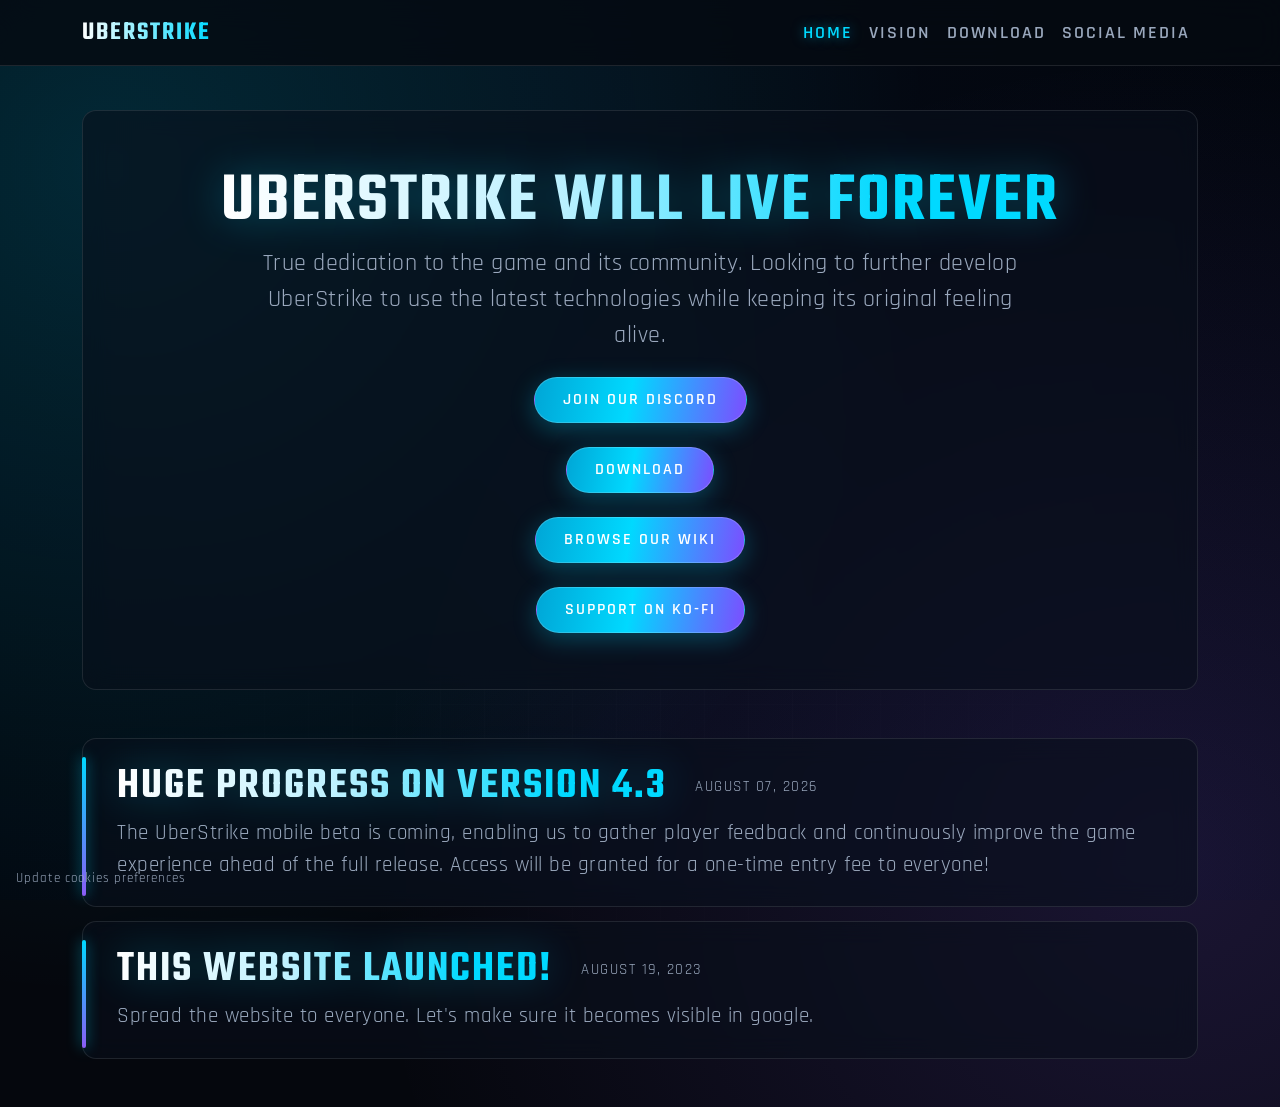
==== index.html @ c45149d8 "use terms feed instead of cookiehub" ====
<!DOCTYPE html>
<html>

<head>
    <script src="common.js"></script>

    <meta name="title" content="UberStrike">
    <meta name="description" content="UberStrike is alive!">
    <meta name="keywords" content="Uberstrike">
    <meta name="robots" content="index, follow">
    <meta name="viewport" content="width=device-width, initial-scale=1" />
    <meta http-equiv="Content-Type" content="text/html; charset=utf-8">
    <meta name="language" content="English">
    <link rel="canonical" href="https://steam-portal.uberstrike.com/" />
    <meta property="og:title" content="UberStrike">
    <meta property="og:description" content="UberStrike is alive!">
    <meta property="og:type" content="website">
    <meta property="og:url" content="https://steam-portal.uberstrike.com/">

    <title>UberStrike</title>
    <link rel="stylesheet" href="https://cdnjs.cloudflare.com/ajax/libs/bootstrap/5.2.3/css/bootstrap.min.css"
        crossorigin="anonymous" referrerpolicy="no-referrer" />
    <link rel="preconnect" href="https://fonts.googleapis.com">
    <link rel="preconnect" href="https://fonts.gstatic.com" crossorigin>
    <link
        href="https://fonts.googleapis.com/css2?family=Teko:wght@300;400;500;600;700&family=Rajdhani:wght@400;500;600;700&display=swap"
        rel="stylesheet">
    <link rel="stylesheet" href="style.css" />
</head>

<body data-page="home">
    <noscript>Free cookie consent management tool by <a href="https://www.termsfeed.com/">TermsFeed Generator</a></noscript>
    <nav class="navbar navbar-expand-lg uber-nav" aria-label="Main navigation">
        <div class="container">
            <a class="navbar-brand uber-brand" href="#">UberStrike</a>
            <button class="navbar-toggler" type="button" data-bs-toggle="collapse" data-bs-target="#uberNav"
                aria-controls="uberNav" aria-expanded="false" aria-label="Toggle navigation">
                <span class="navbar-toggler-icon"></span>
            </button>
            <div class="collapse navbar-collapse" id="uberNav">
                <ul class="navbar-nav ms-auto mb-2 mb-lg-0">
                    <li class="nav-item">
                        <a class="nav-link" href="#">Home</a>
                    </li>
                    <li class="nav-item">
                        <a class="nav-link" href="vision.html">Vision</a>
                    </li>
                    <li class="nav-item">
                        <a class="nav-link" href="downloads.html">Download</a>
                    </li>
                    <li class="nav-item">
                        <a class="nav-link" href="social.html">Social Media</a>
                    </li>
                </ul>
            </div>
        </div>
    </nav>
    <div class="uber-background home-bg pb-5">
        <div class="container home-hero">
            <div id="home" class="uber-bar uber-home">
                <h1>UberStrike will live forever</h1>
                <p>True dedication to the game and its community. Looking to further develop UberStrike to use the
                    latest technologies while keeping its original feeling alive.</p>
                <a href="https://discord.gg/hhxZCBamRT" target="_blank" rel="noopener noreferrer" class="btn btn-linear mt-3">
                    Join our Discord
                </a>
                <a id="dl-main" href="downloads.html" class="btn btn-linear download-btn mt-3">
                    Download
                </a>
                <a href="https://wiki.uberstrike.com" target="_blank" rel="noopener noreferrer" class="btn btn-linear mt-3">
                    Browse our Wiki
                </a>
                <a href="https://ko-fi.com/uberstrike" target="_blank" rel="noopener noreferrer" class="btn btn-linear mt-3">
                    Support on Ko-fi
                </a>
            </div>
            <div class="uber-bar blog-entry">
                <h2>Huge progress on version 4.3</h2>
                <p class="date">August 07, 2026</p>
                <p>The UberStrike mobile beta is coming, enabling
                    us to gather player feedback and continuously improve the game experience ahead of the full
                    release. Access will be granted for a one-time entry fee to everyone!</p>
            </div>
            <div class="uber-bar blog-entry">
                <h2>This website launched!</h2>
                <p class="date">August 19, 2023</p>
                <p>Spread the website to everyone. Let's make sure it becomes visible in google.</p>
            </div>
        </div>
    </div>
</body>
<script src="https://cdnjs.cloudflare.com/ajax/libs/bootstrap/5.2.3/js/bootstrap.min.js"
    crossorigin="anonymous" referrerpolicy="no-referrer"></script>
</html>
---- style.css ----
:root {
    --accent: #00d9ff;
    --accent-2: #8b5cf6;
    --bg: #05070d;
    --card-bg: rgba(255, 255, 255, 0.05);
    --card-border: rgba(255, 255, 255, 0.1);
    --text: #e8ecf4;
    --muted: #9aa8bd;
}

::-webkit-scrollbar {
    width: 10px;
}

::-webkit-scrollbar-track {
    background: #0a0e17;
}

::-webkit-scrollbar-thumb {
    background: linear-gradient(180deg, var(--accent), var(--accent-2));
    border-radius: 8px;
}

* {
    scrollbar-width: thin;
    scrollbar-color: var(--accent) #0a0e17;
}

::selection {
    background: var(--accent);
    color: #05070d;
}

html {
    scroll-behavior: smooth;
    scroll-padding-top: 84px;
}

.uber-nav {
    position: fixed;
    top: 0;
    left: 0;
    right: 0;
    z-index: 1030;
    background: rgba(6, 10, 18, 0.82);
    -webkit-backdrop-filter: blur(14px);
    backdrop-filter: blur(14px);
    border-bottom: 1px solid var(--card-border);
}

.uber-nav .uber-brand {
    font-family: 'Teko', sans-serif;
    font-size: 26px;
    font-weight: 600;
    text-transform: uppercase;
    letter-spacing: 2px;
    text-decoration: none;
    background: linear-gradient(90deg, #ffffff, #00d9ff);
    -webkit-background-clip: text;
    background-clip: text;
    -webkit-text-fill-color: transparent;
}

.uber-nav .nav-link {
    color: var(--muted);
    text-transform: uppercase;
    letter-spacing: 2px;
    font-weight: 600;
    font-size: 18px;
    transition: color .2s ease, text-shadow .2s ease;
}

.uber-nav .nav-link:hover,
.uber-nav .nav-link.active {
    color: var(--accent);
    text-shadow: 0 0 12px rgba(0, 217, 255, 0.5);
}

.navbar-toggler {
    border-color: var(--card-border);
}

.navbar-toggler-icon {
    background-image: url("data:image/svg+xml,%3csvg xmlns='http://www.w3.org/2000/svg' viewBox='0 0 30 30'%3e%3cpath stroke='rgba(233,240,255,0.9)' stroke-linecap='round' stroke-miterlimit='10' stroke-width='2' d='M4 7h22M4 15h22M4 23h22'/%3e%3c/svg%3e");
}

body {
    font-family: 'Rajdhani', 'Teko', sans-serif;
    font-size: 19px;
    letter-spacing: 0.5px;
    background: var(--bg);
    color: var(--text);
    overflow-x: hidden;
    min-height: 100vh;
}

.uber-background {
    position: relative;
    background-image: linear-gradient(to right, rgba(2, 6, 14, 0.92), rgba(4, 10, 22, 0.75), rgba(2, 6, 14, 0.92)), url('image/bg2.jpg');
    background-repeat: no-repeat;
    background-size: cover;
    background-attachment: fixed;
    overflow: hidden;
}

.uber-background::before {
    content: "";
    position: absolute;
    inset: -20%;
    z-index: 0;
    background:
        radial-gradient(circle at 20% 25%, rgba(0, 217, 255, 0.16), transparent 45%),
        radial-gradient(circle at 80% 70%, rgba(139, 92, 246, 0.16), transparent 45%);
    animation: drift 18s ease-in-out infinite alternate;
    pointer-events: none;
}

@keyframes drift {
    0% {
        transform: translate3d(-3%, -2%, 0) scale(1);
    }
    100% {
        transform: translate3d(3%, 4%, 0) scale(1.06);
    }
}

.uber-background::after {
    content: "";
    position: absolute;
    inset: 0;
    z-index: 0;
    background-image:
        linear-gradient(rgba(255, 255, 255, 0.025) 1px, transparent 1px),
        linear-gradient(90deg, rgba(255, 255, 255, 0.025) 1px, transparent 1px);
    background-size: 44px 44px;
    -webkit-mask-image: radial-gradient(ellipse at center, rgba(0, 0, 0, 0.7), transparent 75%);
    mask-image: radial-gradient(ellipse at center, rgba(0, 0, 0, 0.7), transparent 75%);
    pointer-events: none;
}

.page-wrap {
    position: relative;
    z-index: 1;
    min-height: 100vh;
    display: flex;
    flex-direction: column;
    justify-content: center;
    padding: 120px 0 100px;
}

.back-link {
    display: inline-block;
    margin-bottom: 32px;
    color: var(--muted);
    text-decoration: none;
    text-transform: uppercase;
    letter-spacing: 2px;
    font-weight: 600;
    font-size: 17px;
    transition: color .2s ease, transform .2s ease;
}

.back-link:hover {
    color: var(--accent);
    transform: translateX(-4px);
}

.uber-bar {
    position: relative;
    z-index: 1;
    display: flex;
    flex-wrap: wrap;
    align-items: center;
    gap: 8px 28px;
    margin: 0 0 40px;
    padding: 26px 34px;
    border-radius: 14px;
    color: #fff;
    background: rgba(9, 15, 27, 0.6);
    border: 1px solid var(--card-border);
    -webkit-backdrop-filter: blur(12px);
    backdrop-filter: blur(12px);
    transition: border-color .25s ease, box-shadow .25s ease, transform .25s ease;
}

.uber-bar::before {
    content: "";
    position: absolute;
    left: -1px;
    top: 18px;
    bottom: 10px;
    width: 4px;
    border-radius: 4px;
    background: linear-gradient(180deg, var(--accent), var(--accent-2));
    box-shadow: 0 0 14px rgba(0, 217, 255, 0.6);
}

.uber-bar:hover {
    border-color: rgba(0, 217, 255, 0.45);
    box-shadow: 0 0 40px rgba(0, 217, 255, 0.12);
    transform: translateY(-2px);
}

.uber-bar h1,
.uber-bar h2 {
    font-family: 'Teko', sans-serif;
    font-size: 44px;
    font-weight: 600;
    text-transform: uppercase;
    letter-spacing: 2px;
    line-height: 1;
    margin: 0;
    background: linear-gradient(90deg, #ffffff 0%, #bdf1ff 40%, #00d9ff 80%);
    -webkit-background-clip: text;
    background-clip: text;
    -webkit-text-fill-color: transparent;
    filter: drop-shadow(0 0 20px rgba(0, 217, 255, 0.3));
}

.uber-bar h1 {
    font-size: 58px;
}

.uber-bar p {
    margin: 0;
    font-size: 21px;
    font-weight: 400;
    color: var(--muted);
    flex: 1 1 320px;
    min-width: 200px;
}

.uber-bar .date {
    font-size: 15px;
    color: var(--muted);
    text-transform: uppercase;
    letter-spacing: 1.5px;
}

.uber-bar.blog-entry {
    margin-bottom: 14px;
}

.uber-bar:last-child {
    margin-bottom: 0;
}

.hover-card {
    position: relative;
    z-index: 1;
    background: var(--card-bg);
    border: 1px solid var(--card-border);
    border-radius: 18px;
    color: #fff;
    backdrop-filter: blur(14px);
    -webkit-backdrop-filter: blur(14px);
    transition: transform .25s ease, box-shadow .25s ease, border-color .25s ease;
}

.hover-card:hover {
    transform: translateY(-6px);
    border-color: rgba(0, 217, 255, 0.45);
    box-shadow: 0 18px 50px rgba(0, 0, 0, 0.55), 0 0 40px rgba(0, 217, 255, 0.12), inset 0 0 30px rgba(0, 217, 255, 0.04);
    z-index: 2;
}

.hover-card .card-title {
    font-family: 'Teko', sans-serif;
    font-size: 30px;
    text-transform: uppercase;
    letter-spacing: 1.5px;
    color: #fff;
}

.hover-card p {
    color: var(--muted);
}

.btn-linear {
    position: relative;
    overflow: hidden;
    background: linear-gradient(100deg, #00a6d6 0%, #00d9ff 45%, #7c4dff 100%);
    color: #fff;
    font-family: 'Rajdhani', sans-serif;
    font-weight: 600;
    text-transform: uppercase;
    letter-spacing: 2px;
    border: 1px solid rgba(255, 255, 255, 0.18);
    border-radius: 50px;
    padding: 10px 28px;
    box-shadow: 0 6px 24px rgba(0, 217, 255, 0.28);
    transition: transform .2s ease, box-shadow .2s ease, filter .2s ease;
}

.btn-linear::after {
    content: "";
    position: absolute;
    top: 0;
    left: -120%;
    width: 55%;
    height: 100%;
    background: linear-gradient(100deg, transparent, rgba(255, 255, 255, 0.35), transparent);
    transform: skewX(-20deg);
    pointer-events: none;
}

.btn-linear:hover {
    color: #fff;
    transform: translateY(-2px);
    filter: brightness(1.12);
    box-shadow: 0 10px 34px rgba(0, 217, 255, 0.45);
}

.btn-linear:hover::after {
    left: 130%;
    transition: left .55s ease;
}

.btn-linear:active {
    transform: translateY(0) scale(0.97);
}

.btn-steam {
    background: #1b2838;
    box-shadow: 0 6px 24px rgba(27, 40, 56, 0.55);
}

.btn-steam:hover {
    filter: brightness(1.3);
    box-shadow: 0 10px 34px rgba(27, 40, 56, 0.8);
}

.download-btn {
    animation: glowPulse 2.6s ease-in-out infinite;
}

@keyframes glowPulse {
    0%,
    100% {
        box-shadow: 0 6px 24px rgba(0, 217, 255, 0.28);
    }
    50% {
        box-shadow: 0 6px 38px rgba(0, 217, 255, 0.6);
    }
}

.home-bg {
    padding-top: 110px;
}

.home-hero .uber-bar.uber-home {
    flex-direction: column;
    align-items: center;
    text-align: center;
    padding: 56px 40px;
    margin-bottom: 48px;
}

.home-hero .uber-bar.uber-home::before {
    display: none;
}

.home-hero .uber-bar.uber-home h1 {
    font-size: 70px;
}

.home-hero .uber-bar.uber-home p {
    flex: 0 1 auto;
    max-width: 780px;
    font-size: 24px;
}

.downloads-title,
.socials-title {
    font-family: 'Teko', sans-serif;
    font-size: 72px;
    font-weight: 600;
    text-transform: uppercase;
    letter-spacing: 2px;
    line-height: 1;
    background: linear-gradient(90deg, #ffffff 0%, #bdf1ff 40%, #00d9ff 80%);
    -webkit-background-clip: text;
    background-clip: text;
    -webkit-text-fill-color: transparent;
    filter: drop-shadow(0 0 24px rgba(0, 217, 255, 0.35));
}

.downloads-sub,
.socials-sub {
    font-size: 24px;
    font-weight: 400;
    color: var(--muted);
}

.steps {
    display: grid;
    gap: 22px;
    margin-top: 40px;
}

.step-card .card-body {
    display: flex;
    flex-direction: column;
    align-items: flex-start;
    text-align: left;
    height: 100%;
}

.step-num {
    width: 44px;
    height: 44px;
    border-radius: 50%;
    display: flex;
    align-items: center;
    justify-content: center;
    font-family: 'Teko', sans-serif;
    font-size: 24px;
    font-weight: 600;
    color: #fff;
    background: linear-gradient(100deg, #00a6d6 0%, #00d9ff 45%, #7c4dff 100%);
    box-shadow: 0 6px 20px rgba(0, 217, 255, 0.35);
    margin-bottom: 10px;
}

.issue-link {
    color: var(--muted);
    font-size: 18px;
}

.issue-link a {
    color: var(--accent);
    font-weight: 600;
    text-decoration: none;
    border-bottom: 1px dashed var(--accent);
    transition: color .2s ease;
}

.issue-link a:hover {
    color: #fff;
}

.social-grid {
    display: grid;
    grid-template-columns: repeat(auto-fill, minmax(300px, 1fr));
    gap: 18px;
    margin-top: 40px;
}

.social-card {
    display: flex;
    flex-direction: column;
    gap: 16px;
    padding: 22px;
}

.social-card-top {
    display: flex;
    align-items: center;
    gap: 14px;
    min-width: 0;
}

.social-icon {
    flex: 0 0 52px;
    height: 52px;
    display: flex;
    align-items: center;
    justify-content: center;
    border-radius: 14px;
    background: linear-gradient(135deg, rgba(0, 217, 255, 0.14), rgba(139, 92, 246, 0.14));
    border: 1px solid var(--card-border);
    transition: border-color .25s ease, box-shadow .25s ease;
}

.social-icon svg {
    width: 26px;
    height: 26px;
    fill: var(--accent);
}

.social-card:hover .social-icon {
    border-color: rgba(0, 217, 255, 0.45);
    box-shadow: 0 0 18px rgba(0, 217, 255, 0.25);
}

.social-meta {
    min-width: 0;
    display: flex;
    flex-direction: column;
}

.social-name {
    font-family: 'Teko', sans-serif;
    font-size: 27px;
    font-weight: 600;
    text-transform: uppercase;
    letter-spacing: 1.5px;
    line-height: 1;
    color: #fff;
    text-decoration: none;
    transition: color .2s ease, text-shadow .2s ease;
}

.social-name:hover {
    color: var(--accent);
    text-shadow: 0 0 12px rgba(0, 217, 255, 0.5);
}

.social-handle {
    margin-top: 4px;
    font-size: 15px;
    letter-spacing: 1px;
    color: var(--muted);
    white-space: nowrap;
    overflow: hidden;
    text-overflow: ellipsis;
}

.social-url-row {
    display: flex;
    gap: 8px;
    align-items: stretch;
}

.social-url-row input {
    flex: 1 1 auto;
    min-width: 0;
    background: rgba(255, 255, 255, 0.04);
    border: 1px solid var(--card-border);
    border-radius: 10px;
    color: var(--muted);
    font-family: 'Rajdhani', sans-serif;
    font-size: 14px;
    letter-spacing: 0.5px;
    padding: 8px 12px;
    outline: none;
    transition: border-color .2s ease, color .2s ease;
}

.social-url-row input:focus {
    border-color: rgba(0, 217, 255, 0.45);
    color: var(--text);
}

.social-copy {
    flex: 0 0 auto;
    display: inline-flex;
    align-items: center;
    gap: 6px;
    border-radius: 10px;
    border: 1px solid rgba(255, 255, 255, 0.18);
    background: linear-gradient(100deg, #00a6d6 0%, #00d9ff 45%, #7c4dff 100%);
    color: #fff;
    font-family: 'Rajdhani', sans-serif;
    font-weight: 600;
    text-transform: uppercase;
    letter-spacing: 1.5px;
    font-size: 14px;
    padding: 8px 16px;
    cursor: pointer;
    transition: transform .2s ease, filter .2s ease, background .2s ease;
}

.social-copy:hover {
    transform: translateY(-1px);
    filter: brightness(1.12);
}

.social-copy.copied {
    background: linear-gradient(100deg, #15803d, #22c55e);
}

.cookie-preferences-link {
    position: fixed;
    bottom: 12px;
    left: 16px;
    z-index: 1040;
    color: var(--muted);
    font-size: 13px;
    letter-spacing: 1px;
    text-decoration: none;
    transition: color .2s ease;
}

.cookie-preferences-link:hover {
    color: var(--accent);
}

body[data-page="vision"] .page-wrap {
    padding: 140px 0 100px;
}

body[data-page="vision"] .uber-bar {
    padding: 42px 44px;
}

body[data-page="vision"] .uber-bar:hover {
    transform: none;
    box-shadow: none;
    border-color: var(--card-border);
}

body[data-page="vision"] .uber-bar h2 {
    font-size: 46px;
}

body[data-page="vision"] .uber-bar p {
    font-size: 22px;
    flex: 1 1 380px;
}

@media (max-width: 768px) {
    .uber-background {
        background-attachment: scroll;
    }
    .home-bg {
        padding-top: 84px;
    }
    .home-hero .uber-bar.uber-home {
        padding: 40px 24px;
    }
    .home-hero .uber-bar.uber-home h1 {
        font-size: 44px;
    }
    .home-hero .uber-bar.uber-home p {
        font-size: 20px;
    }
    .uber-bar {
        padding: 20px 22px;
    }
    .uber-bar h1 {
        font-size: 40px;
    }
    .uber-bar h2 {
        font-size: 34px;
    }
    .downloads-title,
    .socials-title {
        font-size: 48px;
    }
    .downloads-sub,
    .socials-sub {
        font-size: 21px;
    }
    body[data-page="vision"] .uber-bar {
        padding: 24px 22px;
    }
    body[data-page="vision"] .uber-bar h2 {
        font-size: 34px;
    }
    body[data-page="vision"] .uber-bar p {
        font-size: 19px;
    }
}

@media (max-width: 576px) {
    .social-grid {
        grid-template-columns: 1fr;
    }
}

@media (prefers-reduced-motion: reduce) {

    *,
    *::before,
    *::after {
        animation: none !important;
        transition: none !important;
    }
}
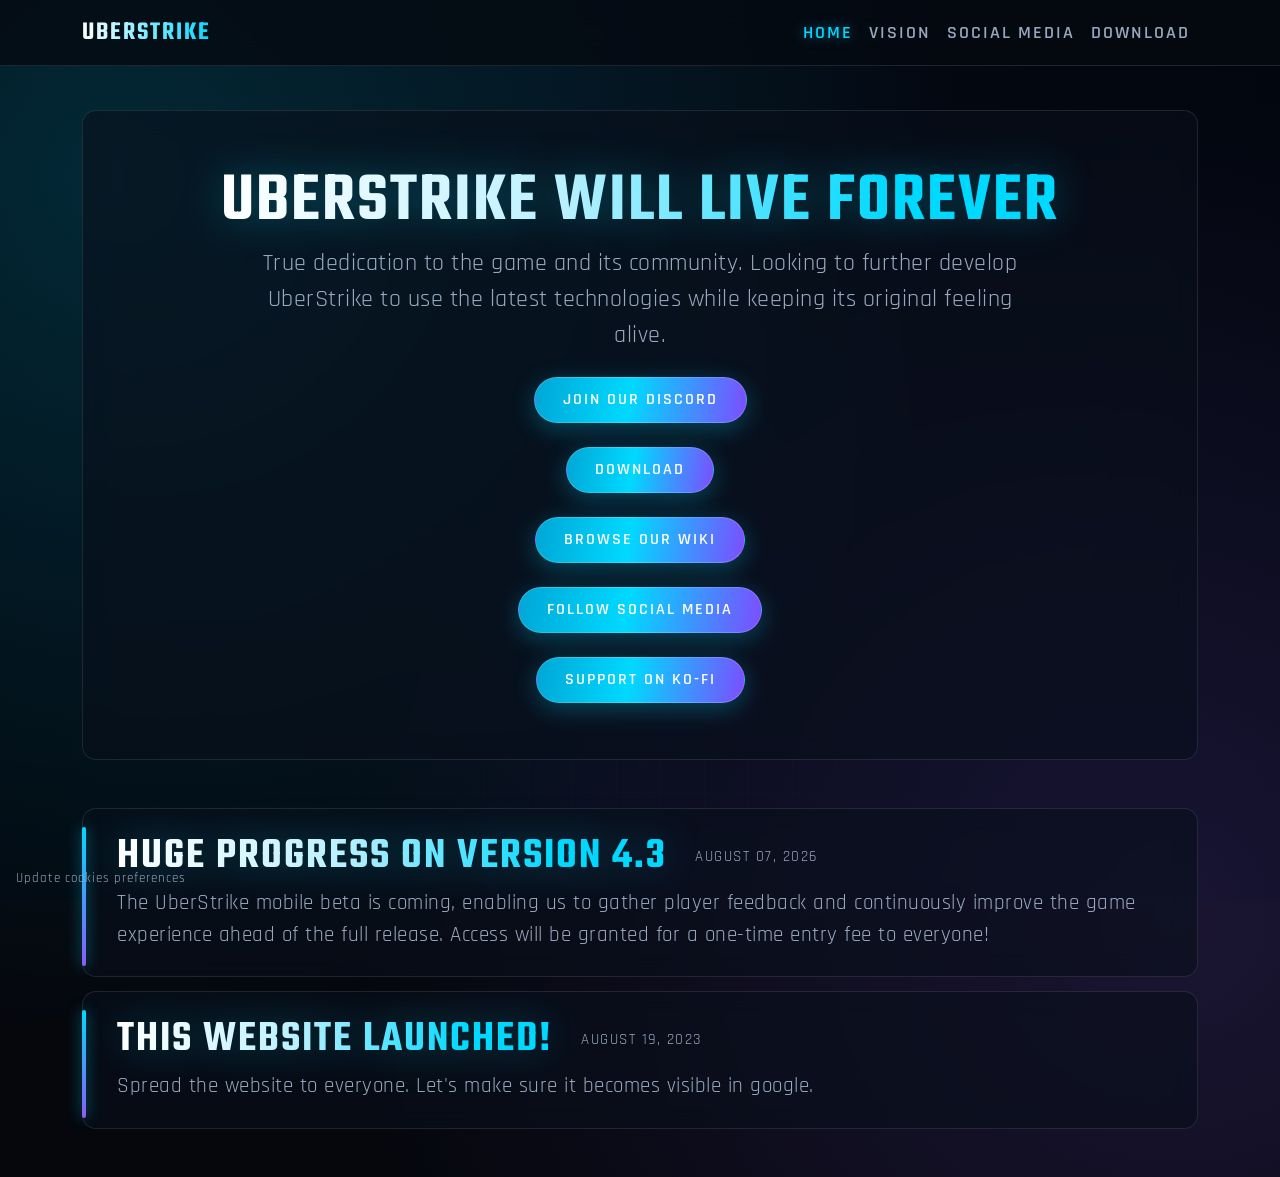
==== commit 9c9f5609: "restructure" ====
--- a/index.html
+++ b/index.html
@@ -3,6 +3,9 @@
 
 <head>
     <script src="common.js"></script>
+    <link rel="preconnect" href="https://cdn.cookiehub.eu">
+    <link rel="preconnect" href="https://consent-eu.cookiehub.net" crossorigin>
+    <link rel="preconnect" href="https://www.googletagmanager.com">
 
     <meta name="title" content="UberStrike">
     <meta name="description" content="UberStrike is alive!">
@@ -29,7 +32,6 @@
 </head>
 
 <body data-page="home">
-    <noscript>Free cookie consent management tool by <a href="https://www.termsfeed.com/">TermsFeed Generator</a></noscript>
     <nav class="navbar navbar-expand-lg uber-nav" aria-label="Main navigation">
         <div class="container">
             <a class="navbar-brand uber-brand" href="#">UberStrike</a>
@@ -46,10 +48,10 @@
                         <a class="nav-link" href="vision.html">Vision</a>
                     </li>
                     <li class="nav-item">
-                        <a class="nav-link" href="downloads.html">Download</a>
+                        <a class="nav-link" href="social.html">Social Media</a>
                     </li>
                     <li class="nav-item">
-                        <a class="nav-link" href="social.html">Social Media</a>
+                        <a class="nav-link" href="downloads.html">Download</a>
                     </li>
                 </ul>
             </div>
@@ -69,6 +71,9 @@
                 </a>
                 <a href="https://wiki.uberstrike.com" target="_blank" rel="noopener noreferrer" class="btn btn-linear mt-3">
                     Browse our Wiki
+                </a>
+                <a href="social.html" class="btn btn-linear mt-3">
+                    Follow Social Media
                 </a>
                 <a href="https://ko-fi.com/uberstrike" target="_blank" rel="noopener noreferrer" class="btn btn-linear mt-3">
                     Support on Ko-fi
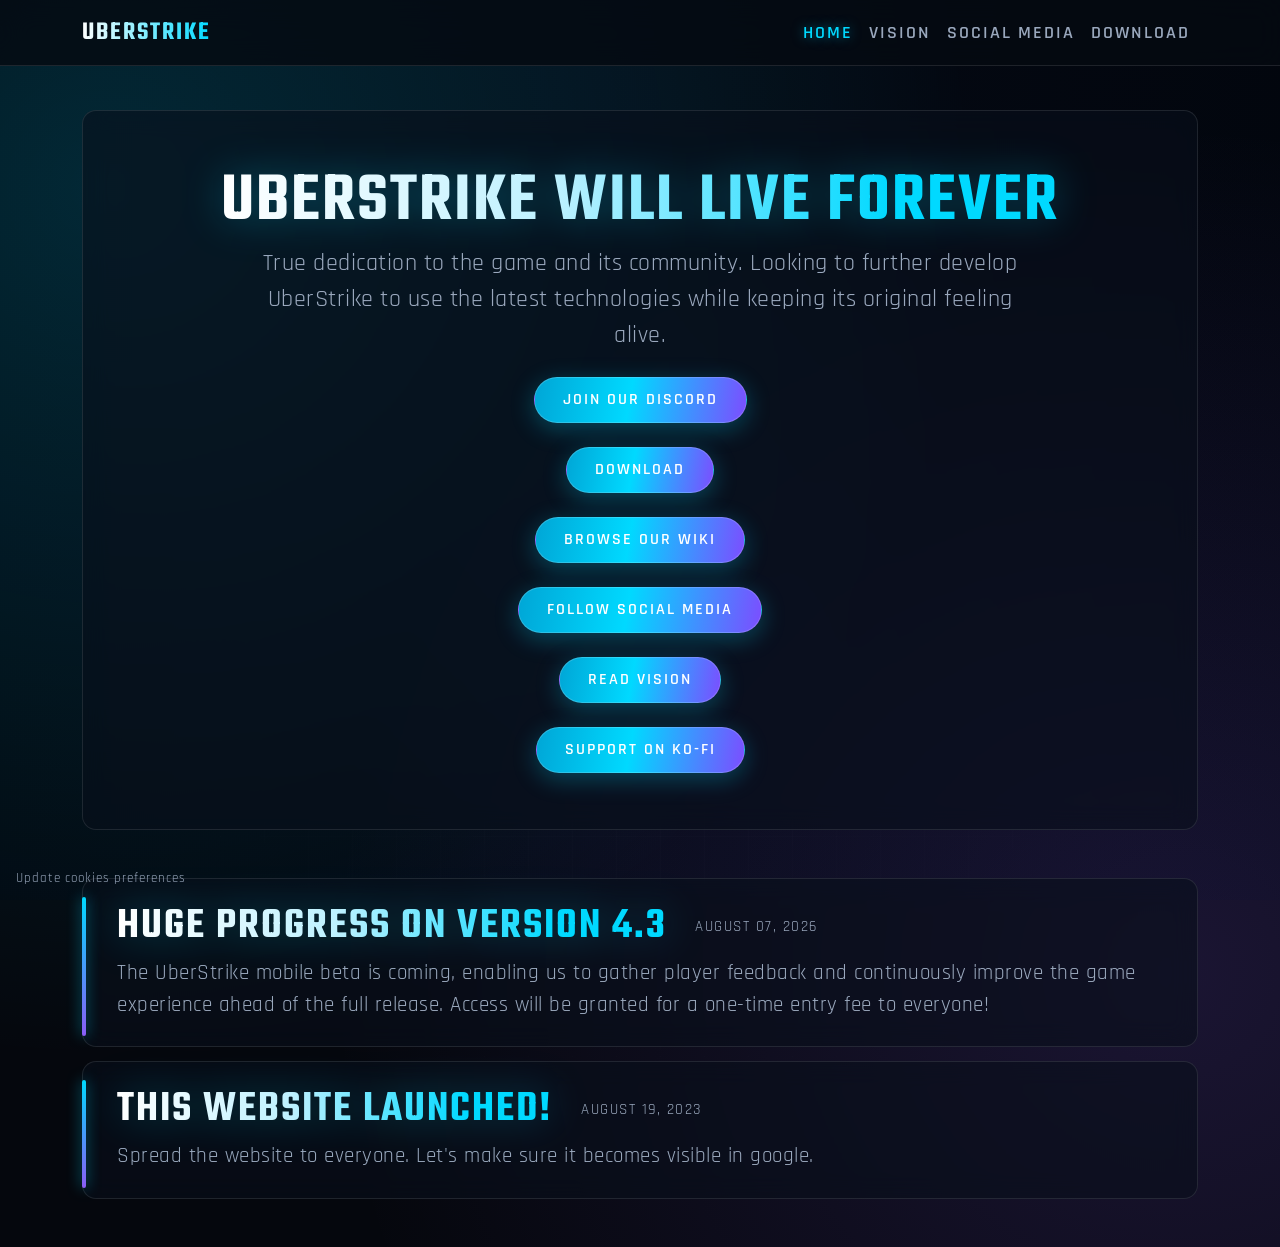
==== commit 6057ba48: "add button read vision" ====
--- a/index.html
+++ b/index.html
@@ -75,6 +75,9 @@
                 <a href="social.html" class="btn btn-linear mt-3">
                     Follow Social Media
                 </a>
+                <a href="vision.html" class="btn btn-linear mt-3">
+                    Read Vision
+                </a>
                 <a href="https://ko-fi.com/uberstrike" target="_blank" rel="noopener noreferrer" class="btn btn-linear mt-3">
                     Support on Ko-fi
                 </a>
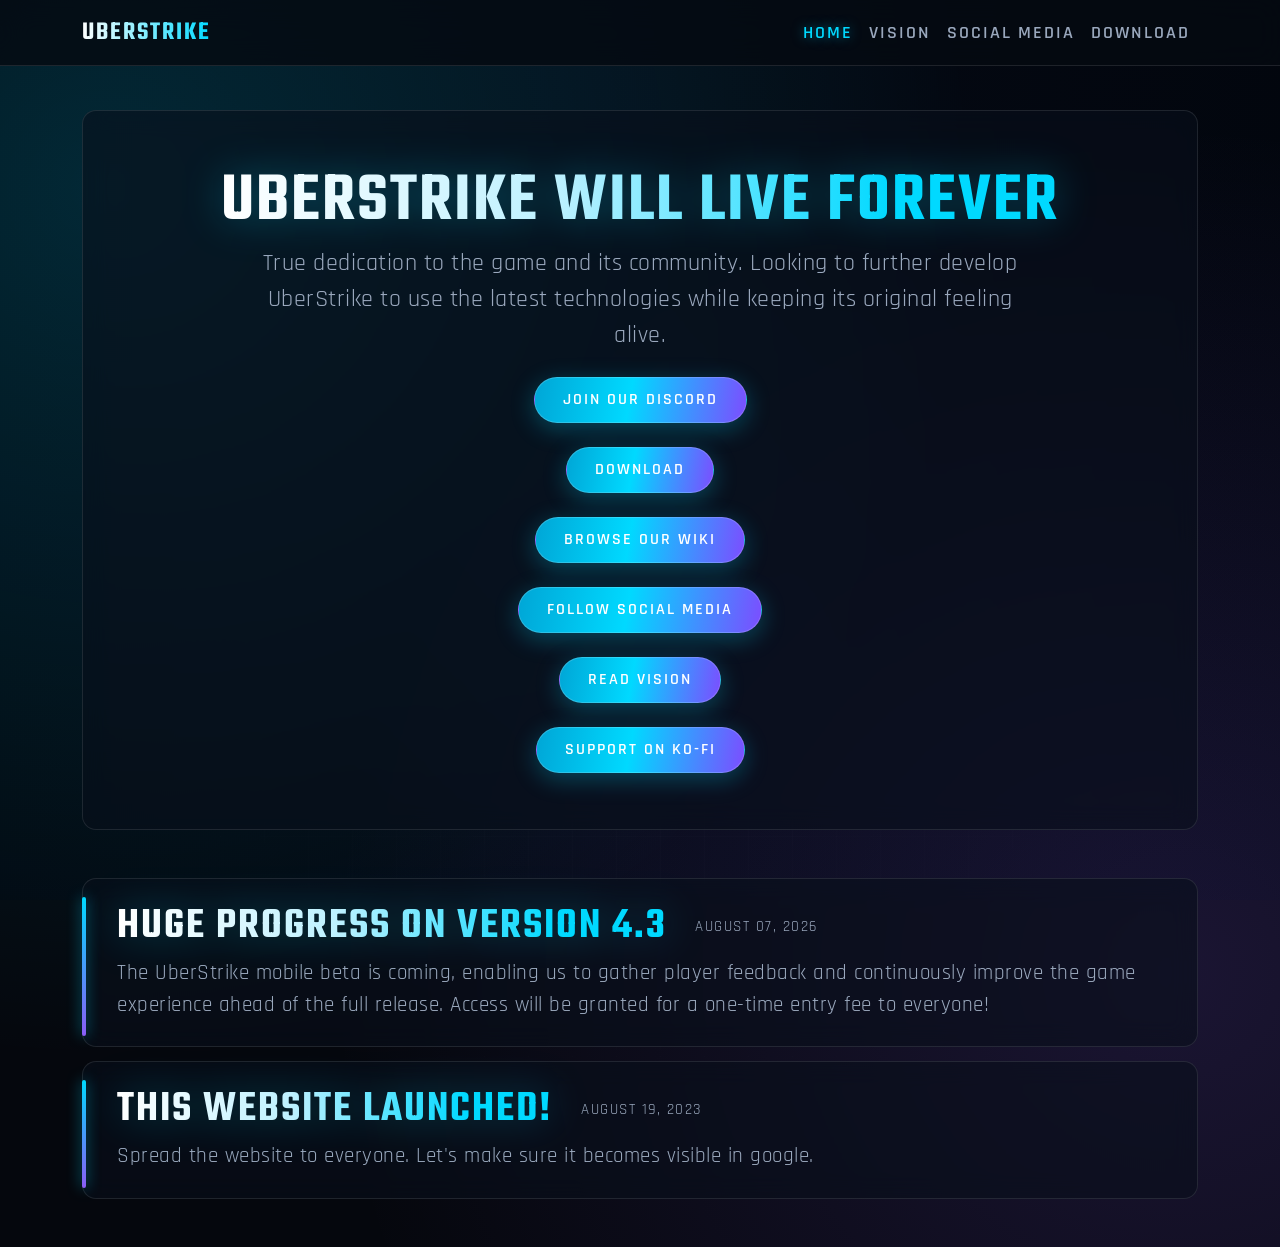
==== commit 69ad295e: "share navbar" ====
--- a/index.html
+++ b/index.html
@@ -32,31 +32,7 @@
 </head>
 
 <body data-page="home">
-    <nav class="navbar navbar-expand-lg uber-nav" aria-label="Main navigation">
-        <div class="container">
-            <a class="navbar-brand uber-brand" href="#">UberStrike</a>
-            <button class="navbar-toggler" type="button" data-bs-toggle="collapse" data-bs-target="#uberNav"
-                aria-controls="uberNav" aria-expanded="false" aria-label="Toggle navigation">
-                <span class="navbar-toggler-icon"></span>
-            </button>
-            <div class="collapse navbar-collapse" id="uberNav">
-                <ul class="navbar-nav ms-auto mb-2 mb-lg-0">
-                    <li class="nav-item">
-                        <a class="nav-link" href="#">Home</a>
-                    </li>
-                    <li class="nav-item">
-                        <a class="nav-link" href="vision.html">Vision</a>
-                    </li>
-                    <li class="nav-item">
-                        <a class="nav-link" href="social.html">Social Media</a>
-                    </li>
-                    <li class="nav-item">
-                        <a class="nav-link" href="downloads.html">Download</a>
-                    </li>
-                </ul>
-            </div>
-        </div>
-    </nav>
+    <nav class="navbar navbar-expand-lg uber-nav" aria-label="Main navigation"></nav>
     <div class="uber-background home-bg pb-5">
         <div class="container home-hero">
             <div id="home" class="uber-bar uber-home">
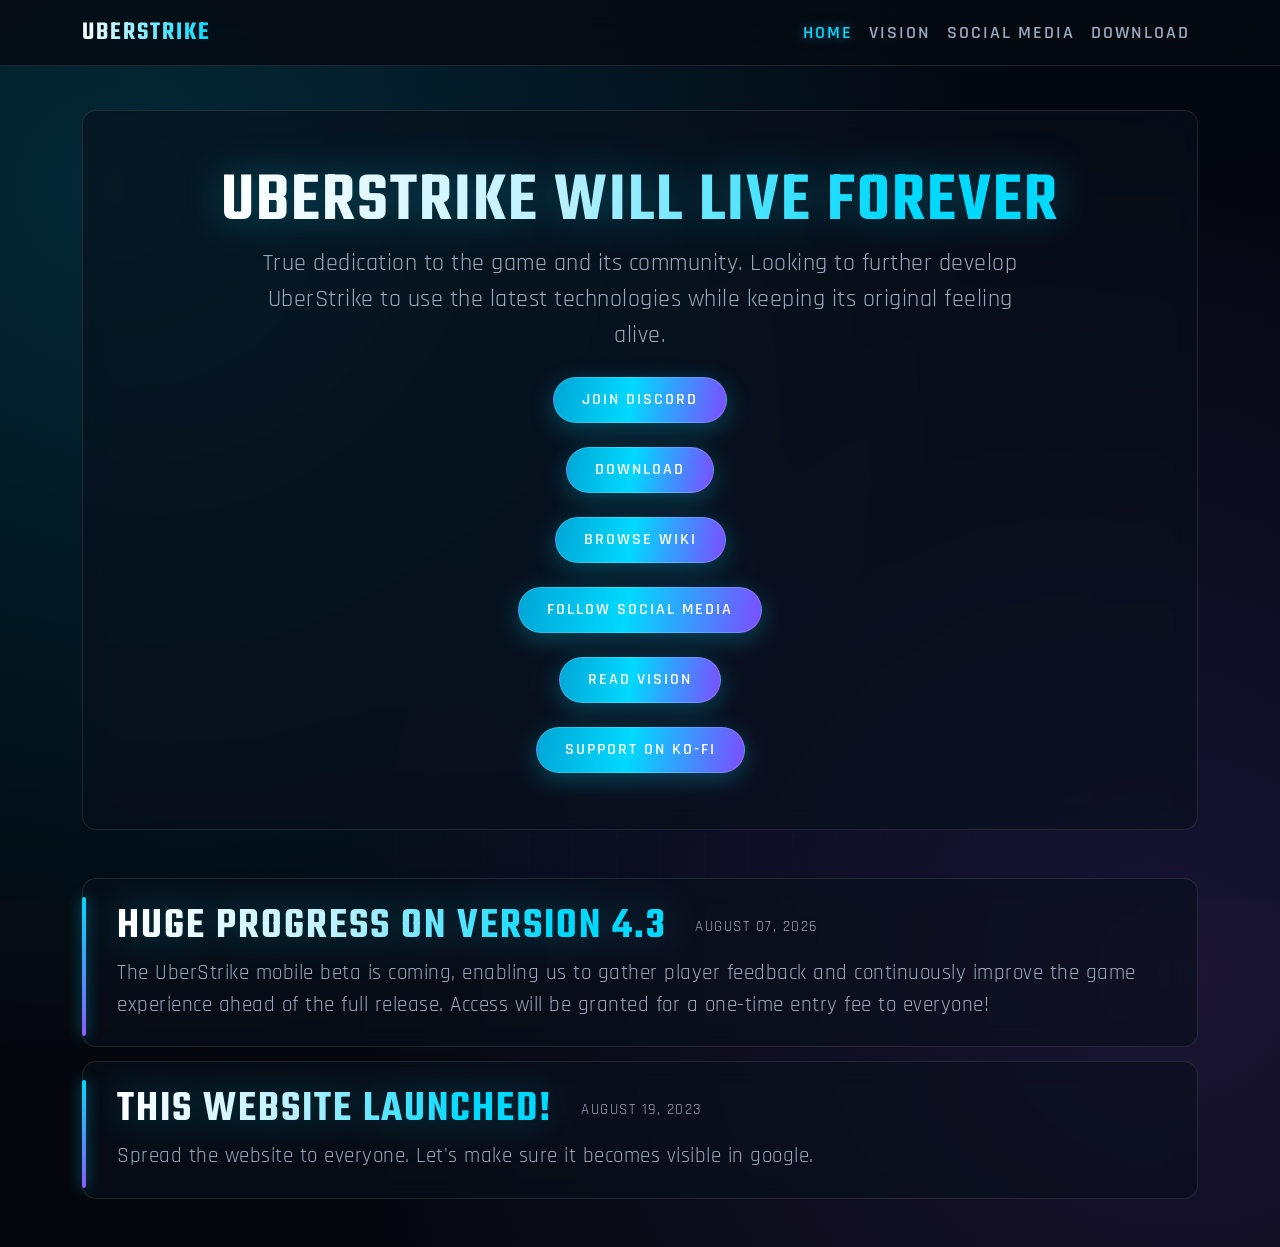
==== commit 2a051d47: "remove our" ====
--- a/index.html
+++ b/index.html
@@ -40,13 +40,13 @@
                 <p>True dedication to the game and its community. Looking to further develop UberStrike to use the
                     latest technologies while keeping its original feeling alive.</p>
                 <a href="https://discord.gg/hhxZCBamRT" target="_blank" rel="noopener noreferrer" class="btn btn-linear mt-3">
-                    Join our Discord
+                    Join Discord
                 </a>
                 <a id="dl-main" href="downloads.html" class="btn btn-linear download-btn mt-3">
                     Download
                 </a>
                 <a href="https://wiki.uberstrike.com" target="_blank" rel="noopener noreferrer" class="btn btn-linear mt-3">
-                    Browse our Wiki
+                    Browse Wiki
                 </a>
                 <a href="social.html" class="btn btn-linear mt-3">
                     Follow Social Media
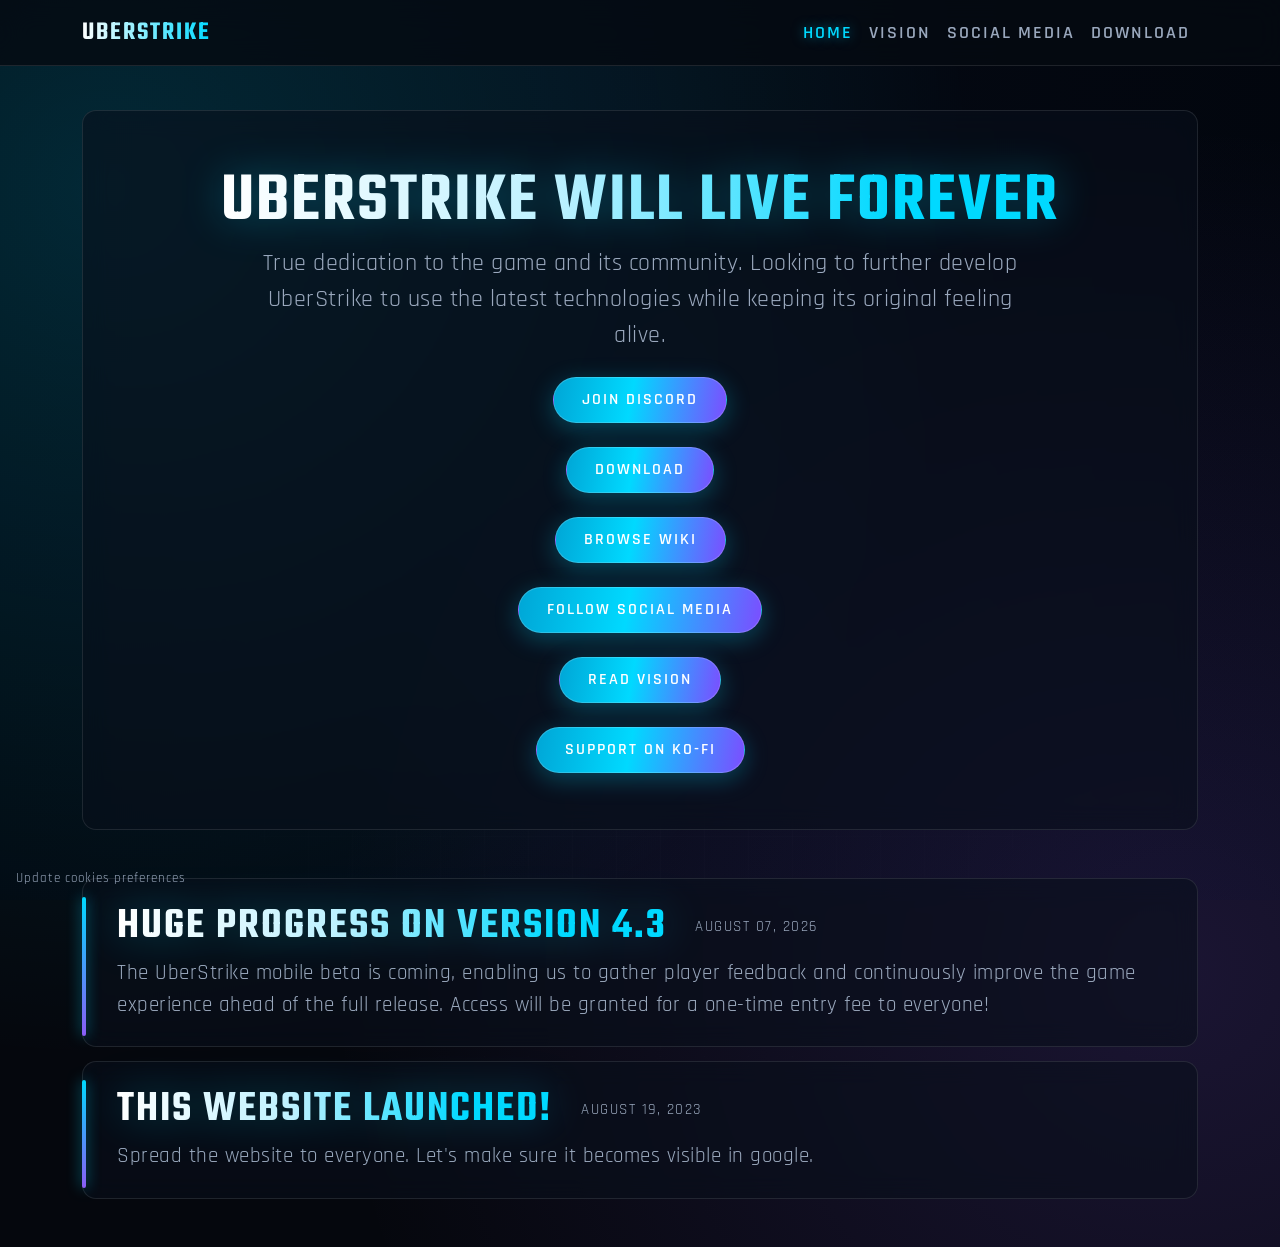
==== commit 28d979e0: "Merge remote-tracking branch 'origin/master' into terms_feed # Conflicts: #	common.js #	downloads.ht" ====
--- a/index.html
+++ b/index.html
@@ -3,10 +3,6 @@
 
 <head>
     <script src="common.js"></script>
-    <link rel="preconnect" href="https://cdn.cookiehub.eu">
-    <link rel="preconnect" href="https://consent-eu.cookiehub.net" crossorigin>
-    <link rel="preconnect" href="https://www.googletagmanager.com">
-
     <meta name="title" content="UberStrike">
     <meta name="description" content="UberStrike is alive!">
     <meta name="keywords" content="Uberstrike">
@@ -32,6 +28,7 @@
 </head>
 
 <body data-page="home">
+    <noscript>Free cookie consent management tool by <a href="https://www.termsfeed.com/">TermsFeed Generator</a></noscript>
     <nav class="navbar navbar-expand-lg uber-nav" aria-label="Main navigation"></nav>
     <div class="uber-background home-bg pb-5">
         <div class="container home-hero">
--- a/style.css
+++ b/style.css
@@ -570,6 +570,7 @@
     background: linear-gradient(100deg, #15803d, #22c55e);
 }
 
+
 .cookie-preferences-link {
     position: fixed;
     bottom: 12px;
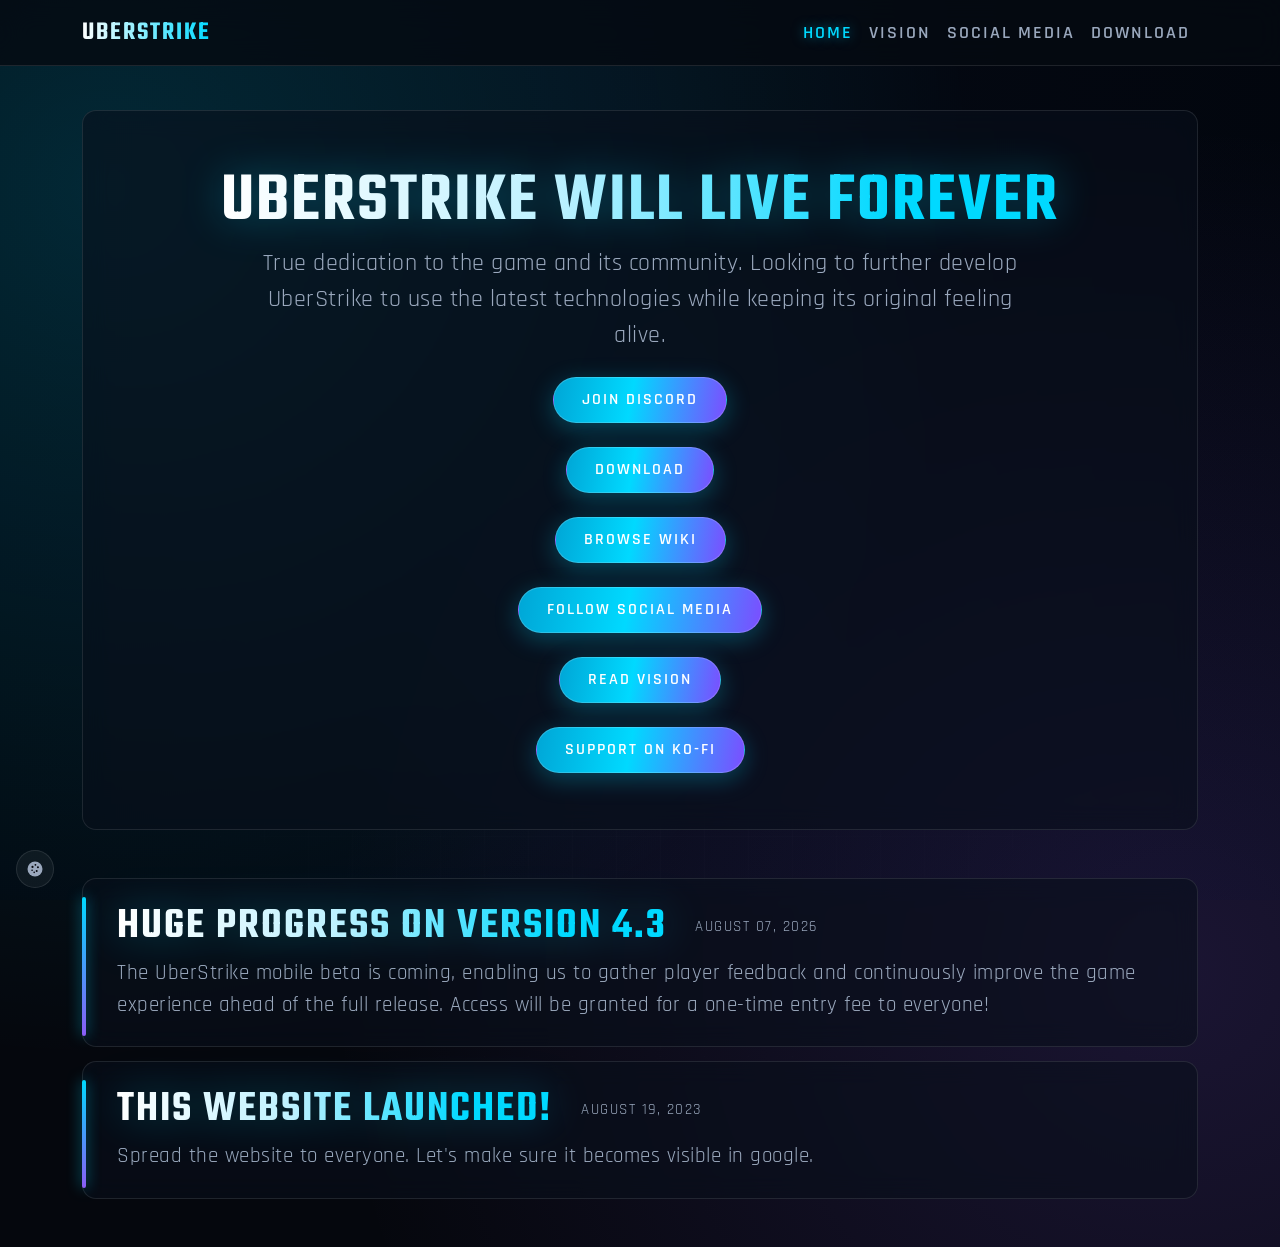
==== commit 0ec4d5d9: "move to shared code" ====
--- a/index.html
+++ b/index.html
@@ -5,11 +5,8 @@
     <script src="common.js"></script>
     <meta name="title" content="UberStrike">
     <meta name="description" content="UberStrike is alive!">
-    <meta name="keywords" content="Uberstrike">
-    <meta name="robots" content="index, follow">
     <meta name="viewport" content="width=device-width, initial-scale=1" />
     <meta http-equiv="Content-Type" content="text/html; charset=utf-8">
-    <meta name="language" content="English">
     <link rel="canonical" href="https://steam-portal.uberstrike.com/" />
     <meta property="og:title" content="UberStrike">
     <meta property="og:description" content="UberStrike is alive!">
@@ -17,14 +14,6 @@
     <meta property="og:url" content="https://steam-portal.uberstrike.com/">
 
     <title>UberStrike</title>
-    <link rel="stylesheet" href="https://cdnjs.cloudflare.com/ajax/libs/bootstrap/5.2.3/css/bootstrap.min.css"
-        crossorigin="anonymous" referrerpolicy="no-referrer" />
-    <link rel="preconnect" href="https://fonts.googleapis.com">
-    <link rel="preconnect" href="https://fonts.gstatic.com" crossorigin>
-    <link
-        href="https://fonts.googleapis.com/css2?family=Teko:wght@300;400;500;600;700&family=Rajdhani:wght@400;500;600;700&display=swap"
-        rel="stylesheet">
-    <link rel="stylesheet" href="style.css" />
 </head>
 
 <body data-page="home">
@@ -70,6 +59,4 @@
         </div>
     </div>
 </body>
-<script src="https://cdnjs.cloudflare.com/ajax/libs/bootstrap/5.2.3/js/bootstrap.min.js"
-    crossorigin="anonymous" referrerpolicy="no-referrer"></script>
 </html>
